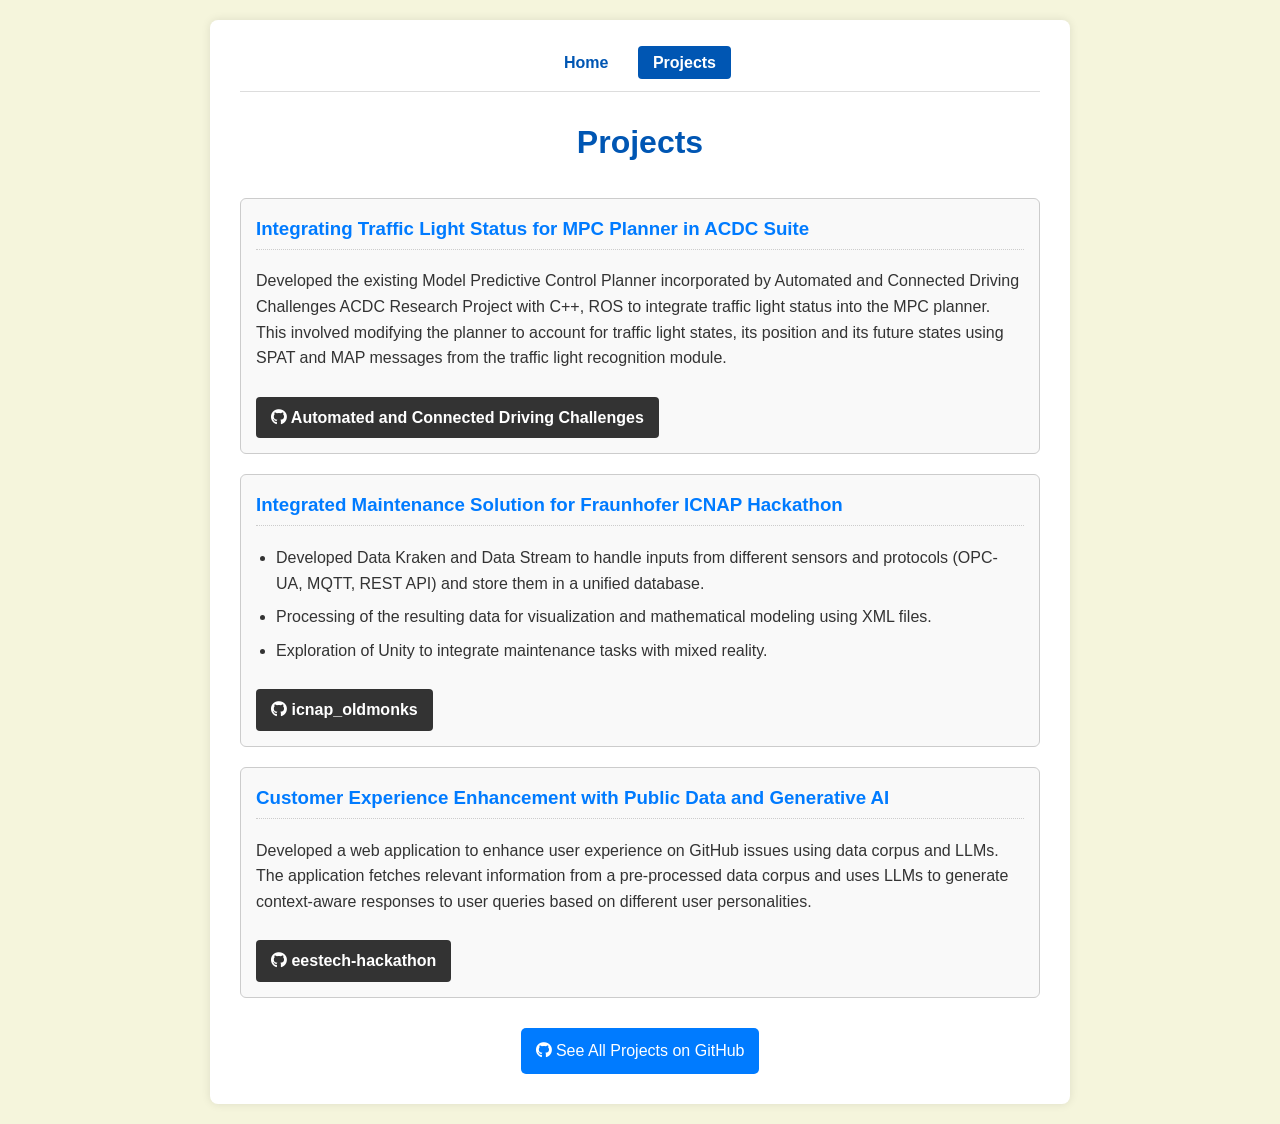
==== projects.html @ b7a42874 "added Projects" ====
<!DOCTYPE html>
<html lang="en">
<head>
    <meta charset="UTF-8">
    <meta name="viewport" content="width=device-width, initial-scale=1.0">
    <title>Manas' Projects</title>
    <link rel="stylesheet" href="style.css">
    <link rel="stylesheet" href="https://cdnjs.cloudflare.com/ajax/libs/font-awesome/6.5.2/css/all.min.css">
</head>
<body>
    <div class="container">
        <nav class="main-nav">
            <a href="index.html">Home</a>
            <a href="projects.html" class="active">Projects</a>
        </nav>
        <h1> Projects</h1>

        <div class="section">
            <p class="justified-text" style="margin-bottom: 30px;">
                <!-- Below are selected projects focusing on my specialization in Robotic Systems Engineering, AI-driven control, and embedded software development. Each repository includes detailed documentation on implementation and results. -->
            </p>

            <div class="project-card">
                <h3>Integrating Traffic Light Status for MPC Planner in ACDC Suite</h3>
                <p>
                    Developed the existing Model Predictive Control Planner incorporated by Automated and Connected Driving Challenges ACDC Research Project with C++, ROS to integrate traffic light status into the MPC planner. This involved modifying the planner to account for traffic light states, its position and its future states using SPAT and MAP messages from the traffic light recognition module.
                    <!-- Developed a **ROS-based control stack** utilizing computer vision (YOLOv8) for object detection and a custom path planning algorithm. Focused on achieving robust, real-time decision-making in GPS-denied environments. -->
                </p>
                <a href="https://github.com/mechgguy/acdc" target="_blank" class="project-link">
                    <i class="fab fa-github"></i> Automated and Connected Driving Challenges
                </a>
            </div>

            <div class="project-card">
                <h3>Integrated Maintenance Solution for Fraunhofer ICNAP Hackathon</h3>
                <ul class="project-list">
                    <li>
                        Developed Data Kraken and Data Stream to handle inputs from different sensors and protocols (OPC-UA, MQTT, REST API) and store them in a unified database.
                    </li>
                    <li>
                        Processing of the resulting data for visualization and mathematical modeling using XML files.
                    </li>
                    <li>
                        Exploration of Unity to integrate maintenance tasks with mixed reality.
                    </li>
                </ul>
                <a href="https://github.com/mechgguy/icnap_oldmonks" target="_blank" class="project-link">
                    <i class="fab fa-github"></i> icnap_oldmonks
                </a>
            </div>

            <div class="project-card">
                <h3>Customer Experience Enhancement with Public Data and Generative AI</h3>
                <p>
                    Developed a web application to enhance user experience on GitHub issues using data corpus and LLMs. The application fetches relevant information from a pre-processed data corpus and uses LLMs to generate context-aware responses to user queries based on different user personalities.
                </p>
                <a href="https://github.com/mechgguy/eestech-hackathon" target="_blank" class="project-link">
                    <i class="fab fa-github"></i> eestech-hackathon
                </a>
            </div>

            </div>

        <div class="links">
            <a href="https://github.com/mechgguy" target="_blank">
                <i class="fab fa-github"></i> See All Projects on GitHub
            </a>
        </div>
    </div>
</body>
</html>
---- style.css ----
/* style.css */

/* --- NEW STYLE ADDED FOR JUSTIFIED ALIGNMENT --- */
.justified-text p {
    text-align: justify;
}
/* ----------------------------------------------- */

body {
    font-family: Arial, sans-serif;
    line-height: 1.6;
    margin: 20px;
    /* background-color: #f4f4f4; */
    /* white */
    /* background-color: #fffdd0; */ 
    /* cream */
    background-color: #f5f5dc; 
    /* beige */
    /* background-color: #fffff0; */
    /* ivory */
    color: #333;
}
.container {
    max-width: 800px;
    margin: auto;
    background: #fff;
    padding: 30px;
    border-radius: 8px;
    box-shadow: 0 0 10px rgba(0, 0, 0, 0.1);
}
h1 {
    color: #0056b3;
    text-align: center;
    margin-bottom: 20px;
}
.profile-img {
    display: block;
    margin: 0 auto 20px auto;
    border-radius: 50%;
    width: 150px;
    height: 150px;
    object-fit: cover;
    border: 3px solid #0056b3;
}
.section {
    margin-bottom: 25px;
}
.section h2 {
    color: #0056b3;
    border-bottom: 2px solid #eee;
    padding-bottom: 5px;
    margin-bottom: 15px;
}
.links {
    text-align: center;
    margin-top: 30px;
}
.links a {
    display: inline-block;
    margin: 0 15px;
    padding: 10px 15px;
    background-color: #007bff;
    color: white;
    text-decoration: none;
    border-radius: 5px;
    transition: background-color 0.3s ease;
}
.links a:hover {
    background-color: #0056b3;
}
ul {
    list-style: none;
    padding: 0;
}
ul li {
    margin-bottom: 5px;
}

/* Navigation Bar Style */
.main-nav {
    text-align: center;
    margin-bottom: 25px;
    padding-bottom: 15px;
    border-bottom: 1px solid #ddd;
}

.main-nav a {
    text-decoration: none;
    color: #0056b3;
    padding: 8px 15px;
    margin: 0 5px;
    border-radius: 4px;
    transition: background-color 0.3s;
    font-weight: bold;
}

.main-nav a:hover {
    background-color: #e6e6e6;
}

.main-nav .active {
    background-color: #0056b3;
    color: white;
}

.main-nav .active:hover {
    background-color: #004080;
}

.project-card {
    border: 1px solid #ccc;
    padding: 15px;
    margin-bottom: 20px;
    border-radius: 6px;
    background-color: #f9f9f9;
}

.project-card h3 {
    color: #007bff;
    margin-top: 0;
    border-bottom: 1px dotted #ccc;
    padding-bottom: 5px;
}

.project-link {
    display: inline-block;
    margin-top: 10px;
    padding: 8px 15px;
    background-color: #333; /* Darker link for contrast */
    color: white;
    text-decoration: none;
    border-radius: 4px;
    font-weight: bold;
    transition: background-color 0.3s;
}

.project-link:hover {
    background-color: #555;
}

/* Projects Call to Action Button Style */
.project-cta-button {
    display: inline-block;
    padding: 12px 25px;
    background-color: #28a745; /* A standard green for a prominent action button */
    color: white;
    text-decoration: none;
    border-radius: 6px;
    font-weight: bold;
    font-size: 1.1em;
    transition: background-color 0.3s ease, transform 0.1s;
    box-shadow: 0 4px 6px rgba(0, 0, 0, 0.1);
}

.project-cta-button:hover {
    background-color: #218838;
    transform: translateY(-2px);
}

.project-cta-button i {
    margin-right: 8px;
}

.project-list {
    /* Override the global 'list-style: none;' setting */
    list-style: disc; 
    /* Add some padding back so the bullets are visible and indented */
    padding-left: 20px; 
    margin-top: 10px;
}

.project-list li {
    /* Optional: Slightly reduce margin for a denser list */
    margin-bottom: 8px; 
}
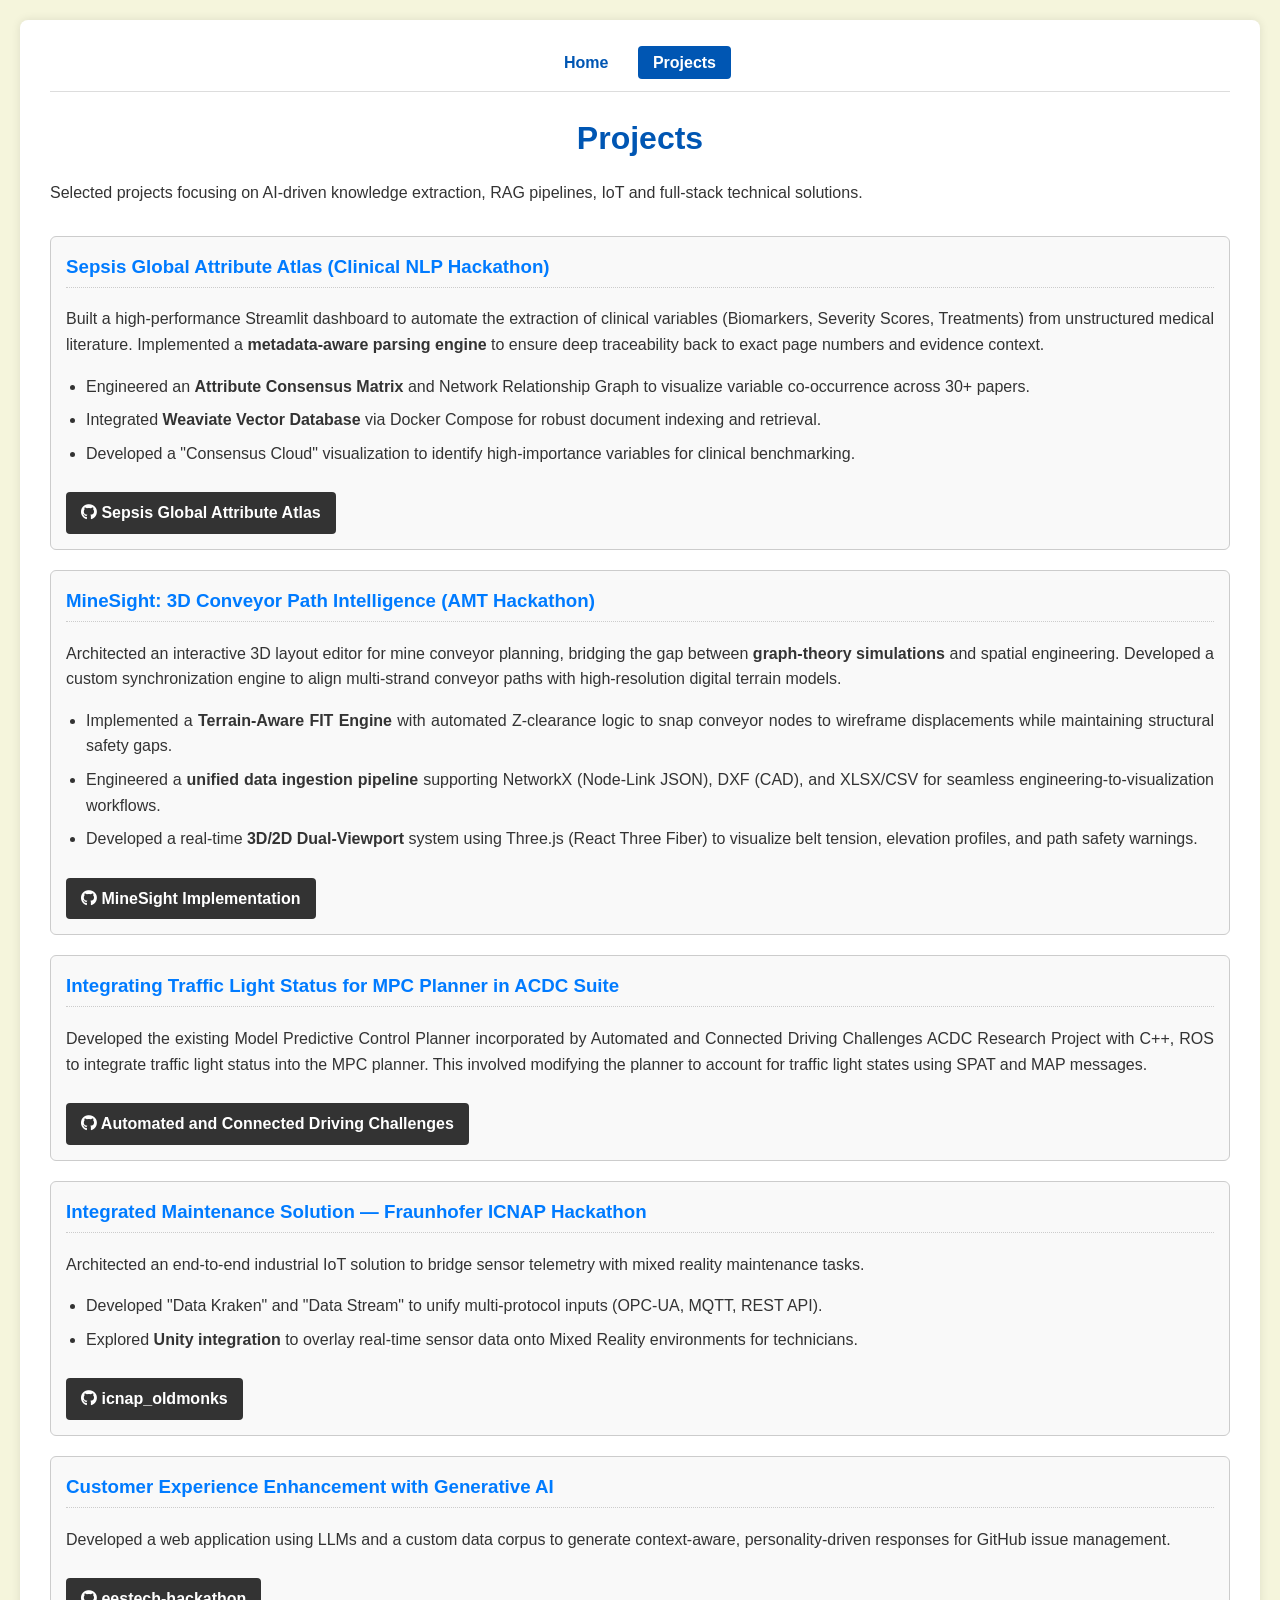
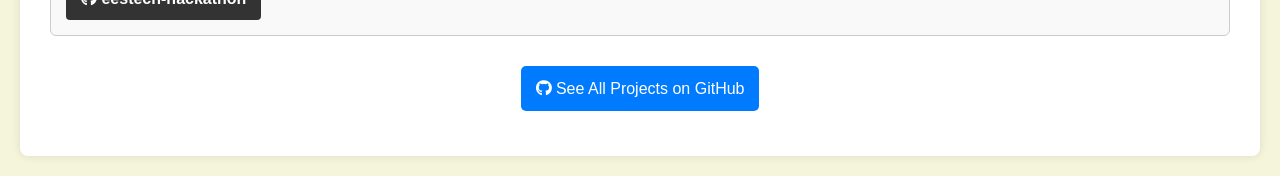
==== commit 54eebca6: "hackathons amt efferon schubki added" ====
--- a/projects.html
+++ b/projects.html
@@ -16,49 +16,78 @@
         <h1> Projects</h1>
 
         <div class="section">
-            <p class="justified-text" style="margin-bottom: 30px;">
-                <!-- Below are selected projects focusing on my specialization in Robotic Systems Engineering, AI-driven control, and embedded software development. Each repository includes detailed documentation on implementation and results. -->
-            </p>
+            <div class="section">
+                <p class="justified-text" style="margin-bottom: 30px;">
+                    Selected projects focusing on AI-driven knowledge extraction, RAG pipelines, IoT and full-stack technical solutions.
+                </p>
+    
+                <div class="project-card">
+                    <h3>Sepsis Global Attribute Atlas (Clinical NLP Hackathon)</h3>
+                    <p>
+                        Built a high-performance Streamlit dashboard to automate the extraction of clinical variables (Biomarkers, Severity Scores, Treatments) from unstructured medical literature. Implemented a <strong>metadata-aware parsing engine</strong> to ensure deep traceability back to exact page numbers and evidence context.
+                    </p>
+                    <ul class="project-list" style="margin-top: 10px;">
+                        <li>Engineered an <strong>Attribute Consensus Matrix</strong> and Network Relationship Graph to visualize variable co-occurrence across 30+ papers.</li>
+                        <li>Integrated <strong>Weaviate Vector Database</strong> via Docker Compose for robust document indexing and retrieval.</li>
+                        <li>Developed a "Consensus Cloud" visualization to identify high-importance variables for clinical benchmarking.</li>
+                    </ul>
+                    <a href="https://github.com/mechgguy/sepsis-efferon-hackathon" target="_blank" class="project-link">
+                        <i class="fab fa-github"></i> Sepsis Global Attribute Atlas
+                    </a>
+                </div>
 
-            <div class="project-card">
-                <h3>Integrating Traffic Light Status for MPC Planner in ACDC Suite</h3>
-                <p>
-                    Developed the existing Model Predictive Control Planner incorporated by Automated and Connected Driving Challenges ACDC Research Project with C++, ROS to integrate traffic light status into the MPC planner. This involved modifying the planner to account for traffic light states, its position and its future states using SPAT and MAP messages from the traffic light recognition module.
-                    <!-- Developed a **ROS-based control stack** utilizing computer vision (YOLOv8) for object detection and a custom path planning algorithm. Focused on achieving robust, real-time decision-making in GPS-denied environments. -->
-                </p>
-                <a href="https://github.com/mechgguy/acdc" target="_blank" class="project-link">
-                    <i class="fab fa-github"></i> Automated and Connected Driving Challenges
-                </a>
-            </div>
-
-            <div class="project-card">
-                <h3>Integrated Maintenance Solution for Fraunhofer ICNAP Hackathon</h3>
-                <ul class="project-list">
-                    <li>
-                        Developed Data Kraken and Data Stream to handle inputs from different sensors and protocols (OPC-UA, MQTT, REST API) and store them in a unified database.
-                    </li>
-                    <li>
-                        Processing of the resulting data for visualization and mathematical modeling using XML files.
-                    </li>
-                    <li>
-                        Exploration of Unity to integrate maintenance tasks with mixed reality.
-                    </li>
-                </ul>
-                <a href="https://github.com/mechgguy/icnap_oldmonks" target="_blank" class="project-link">
-                    <i class="fab fa-github"></i> icnap_oldmonks
-                </a>
-            </div>
-
-            <div class="project-card">
-                <h3>Customer Experience Enhancement with Public Data and Generative AI</h3>
-                <p>
-                    Developed a web application to enhance user experience on GitHub issues using data corpus and LLMs. The application fetches relevant information from a pre-processed data corpus and uses LLMs to generate context-aware responses to user queries based on different user personalities.
-                </p>
-                <a href="https://github.com/mechgguy/eestech-hackathon" target="_blank" class="project-link">
-                    <i class="fab fa-github"></i> eestech-hackathon
-                </a>
-            </div>
-
+                <div class="project-card">
+                    <h3>MineSight: 3D Conveyor Path Intelligence (AMT Hackathon)</h3>
+                    <p>
+                        Architected an interactive 3D layout editor for mine conveyor planning, bridging the gap between <strong>graph-theory simulations</strong> and spatial engineering. Developed a custom synchronization engine to align multi-strand conveyor paths with high-resolution digital terrain models.
+                    </p>
+                    <ul class="project-list" style="margin-top: 10px;">
+                        <li>Implemented a <strong>Terrain-Aware FIT Engine</strong> with automated Z-clearance logic to snap conveyor nodes to wireframe displacements while maintaining structural safety gaps.</li>
+                        <li>Engineered a <strong>unified data ingestion pipeline</strong> supporting NetworkX (Node-Link JSON), DXF (CAD), and XLSX/CSV for seamless engineering-to-visualization workflows.</li>
+                        <li>Developed a real-time <strong>3D/2D Dual-Viewport</strong> system using Three.js (React Three Fiber) to visualize belt tension, elevation profiles, and path safety warnings.</li>
+                    </ul>
+                    <a href="https://github.com/mechgguy/loop-graph" target="_blank" class="project-link">
+                        <i class="fab fa-github"></i> MineSight Implementation
+                    </a>
+                </div>
+    
+                <div class="project-card">
+                    <h3>Integrating Traffic Light Status for MPC Planner in ACDC Suite</h3>
+                    <p>
+                        Developed the existing Model Predictive Control Planner incorporated by Automated and Connected Driving Challenges ACDC Research Project with C++, ROS to integrate traffic light status into the MPC planner. This involved modifying the planner to account for traffic light states using SPAT and MAP messages.
+                    </p>
+                    <a href="https://github.com/mechgguy/acdc" target="_blank" class="project-link">
+                        <i class="fab fa-github"></i> Automated and Connected Driving Challenges
+                    </a>
+                </div>
+    
+                <div class="project-card">
+                    <h3>Integrated Maintenance Solution — Fraunhofer ICNAP Hackathon</h3>
+                    <p>
+                        Architected an end-to-end industrial IoT solution to bridge sensor telemetry with mixed reality maintenance tasks.
+                    </p>
+                    <ul class="project-list">
+                        <li>
+                            Developed "Data Kraken" and "Data Stream" to unify multi-protocol inputs (OPC-UA, MQTT, REST API).
+                        </li>
+                        <li>
+                            Explored <strong>Unity integration</strong> to overlay real-time sensor data onto Mixed Reality environments for technicians.
+                        </li>
+                    </ul>
+                    <a href="https://github.com/mechgguy/icnap_oldmonks" target="_blank" class="project-link">
+                        <i class="fab fa-github"></i> icnap_oldmonks
+                    </a>
+                </div>
+    
+                <div class="project-card">
+                    <h3>Customer Experience Enhancement with Generative AI</h3>
+                    <p>
+                        Developed a web application using LLMs and a custom data corpus to generate context-aware, personality-driven responses for GitHub issue management.
+                    </p>
+                    <a href="https://github.com/mechgguy/eestech-hackathon" target="_blank" class="project-link">
+                        <i class="fab fa-github"></i> eestech-hackathon
+                    </a>
+                </div>
             </div>
 
         <div class="links">
--- a/style.css
+++ b/style.css
@@ -21,7 +21,7 @@
     color: #333;
 }
 .container {
-    max-width: 800px;
+    max-width: 1200px;
     margin: auto;
     background: #fff;
     padding: 30px;
@@ -31,11 +31,11 @@
 h1 {
     color: #0056b3;
     text-align: center;
-    margin-bottom: 20px;
+    margin-bottom: 0px;
 }
 .profile-img {
     display: block;
-    margin: 0 auto 20px auto;
+    margin: 0 auto 10px auto;
     border-radius: 50%;
     width: 150px;
     height: 150px;
@@ -43,13 +43,13 @@
     border: 3px solid #0056b3;
 }
 .section {
-    margin-bottom: 25px;
+    margin-bottom: 15px;
 }
 .section h2 {
     color: #0056b3;
     border-bottom: 2px solid #eee;
     padding-bottom: 5px;
-    margin-bottom: 15px;
+    margin-bottom: 5px;
 }
 .links {
     text-align: center;
@@ -79,7 +79,7 @@
 /* Navigation Bar Style */
 .main-nav {
     text-align: center;
-    margin-bottom: 25px;
+    margin-bottom: 0px;
     padding-bottom: 15px;
     border-bottom: 1px solid #ddd;
 }
@@ -172,4 +172,9 @@
 .project-list li {
     /* Optional: Slightly reduce margin for a denser list */
     margin-bottom: 8px; 
+}
+
+.project-card p,
+.project-card ul li {
+    text-align: justify;
 }
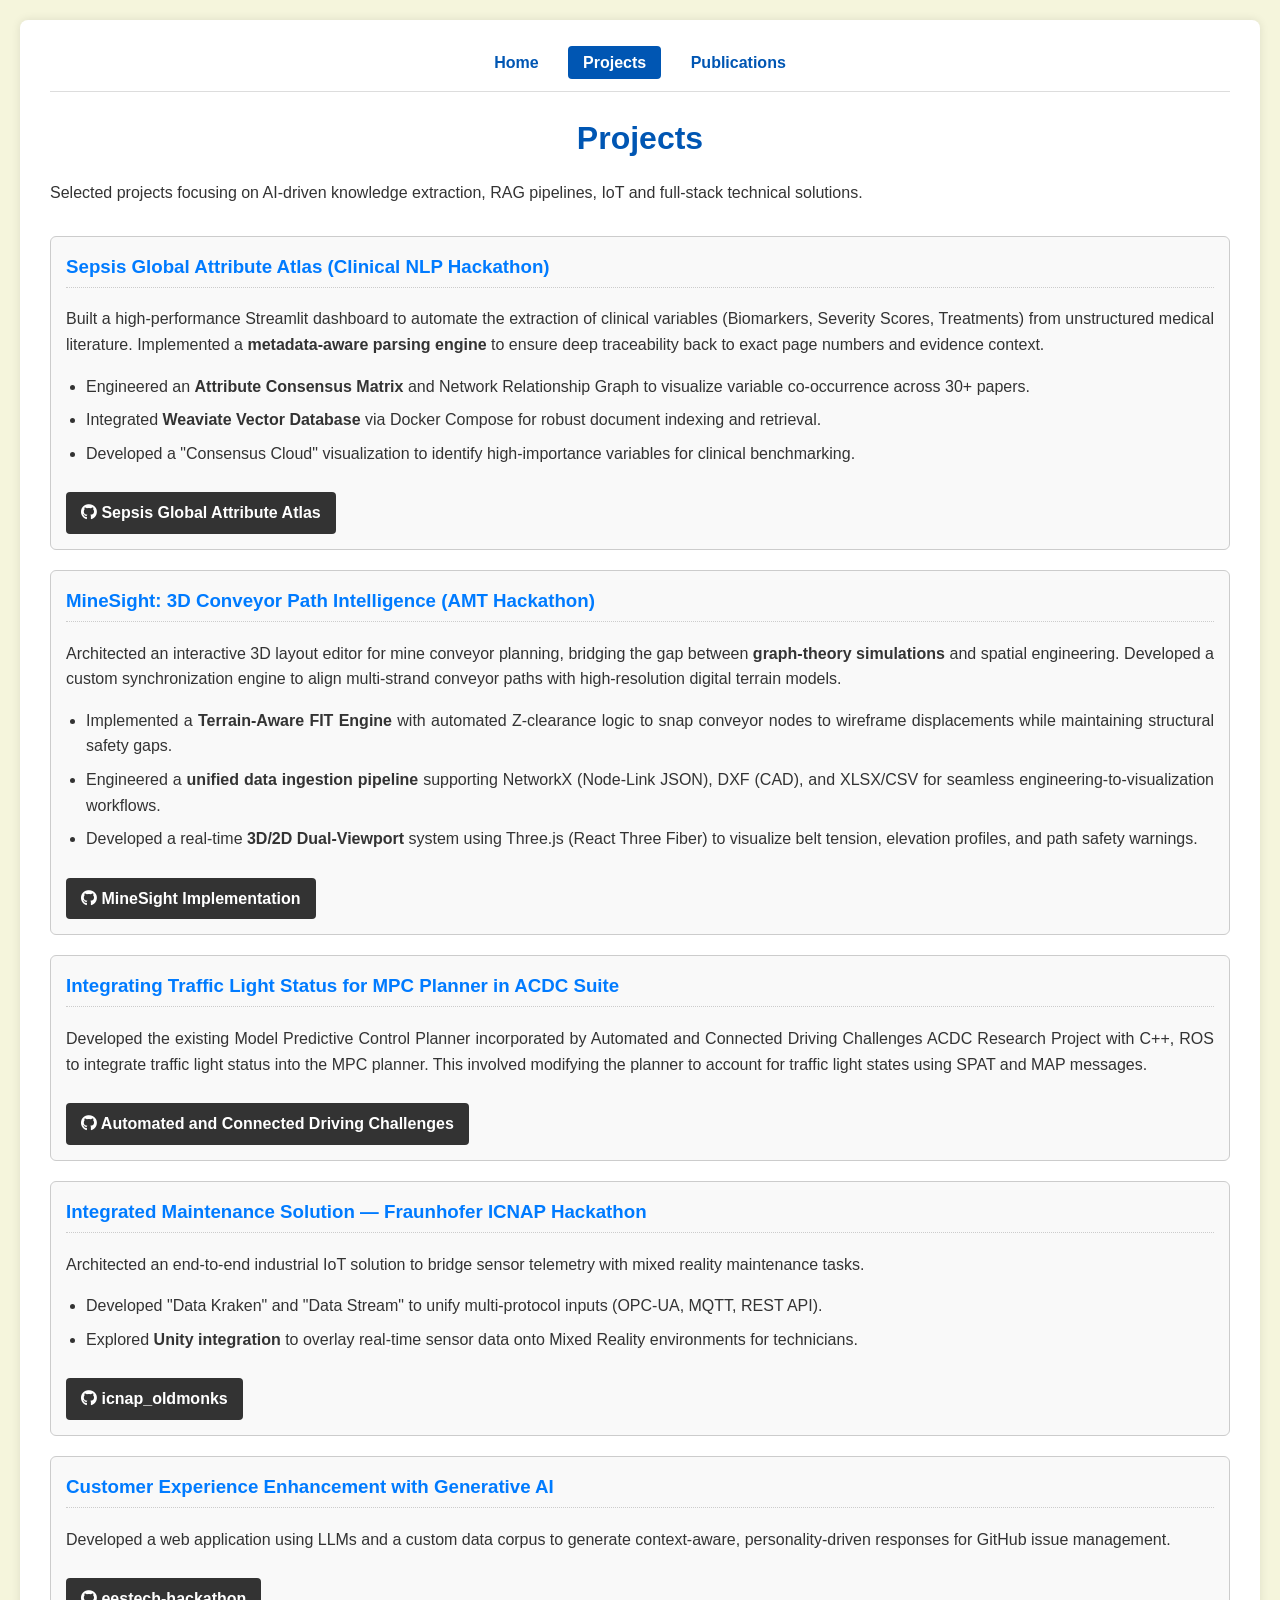
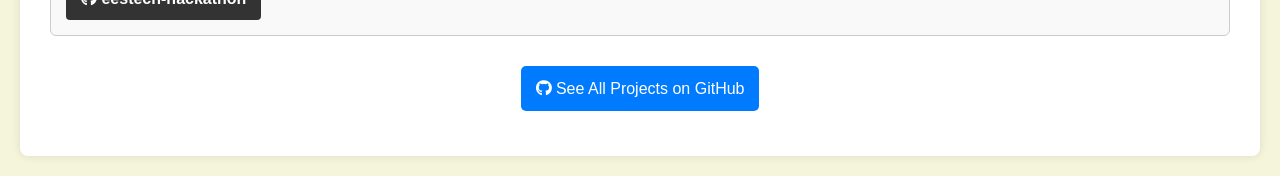
==== commit ea8fd891: "publications added" ====
--- a/projects.html
+++ b/projects.html
@@ -12,6 +12,7 @@
         <nav class="main-nav">
             <a href="index.html">Home</a>
             <a href="projects.html" class="active">Projects</a>
+            <a href="publications.html">Publications</a>
         </nav>
         <h1> Projects</h1>
 
